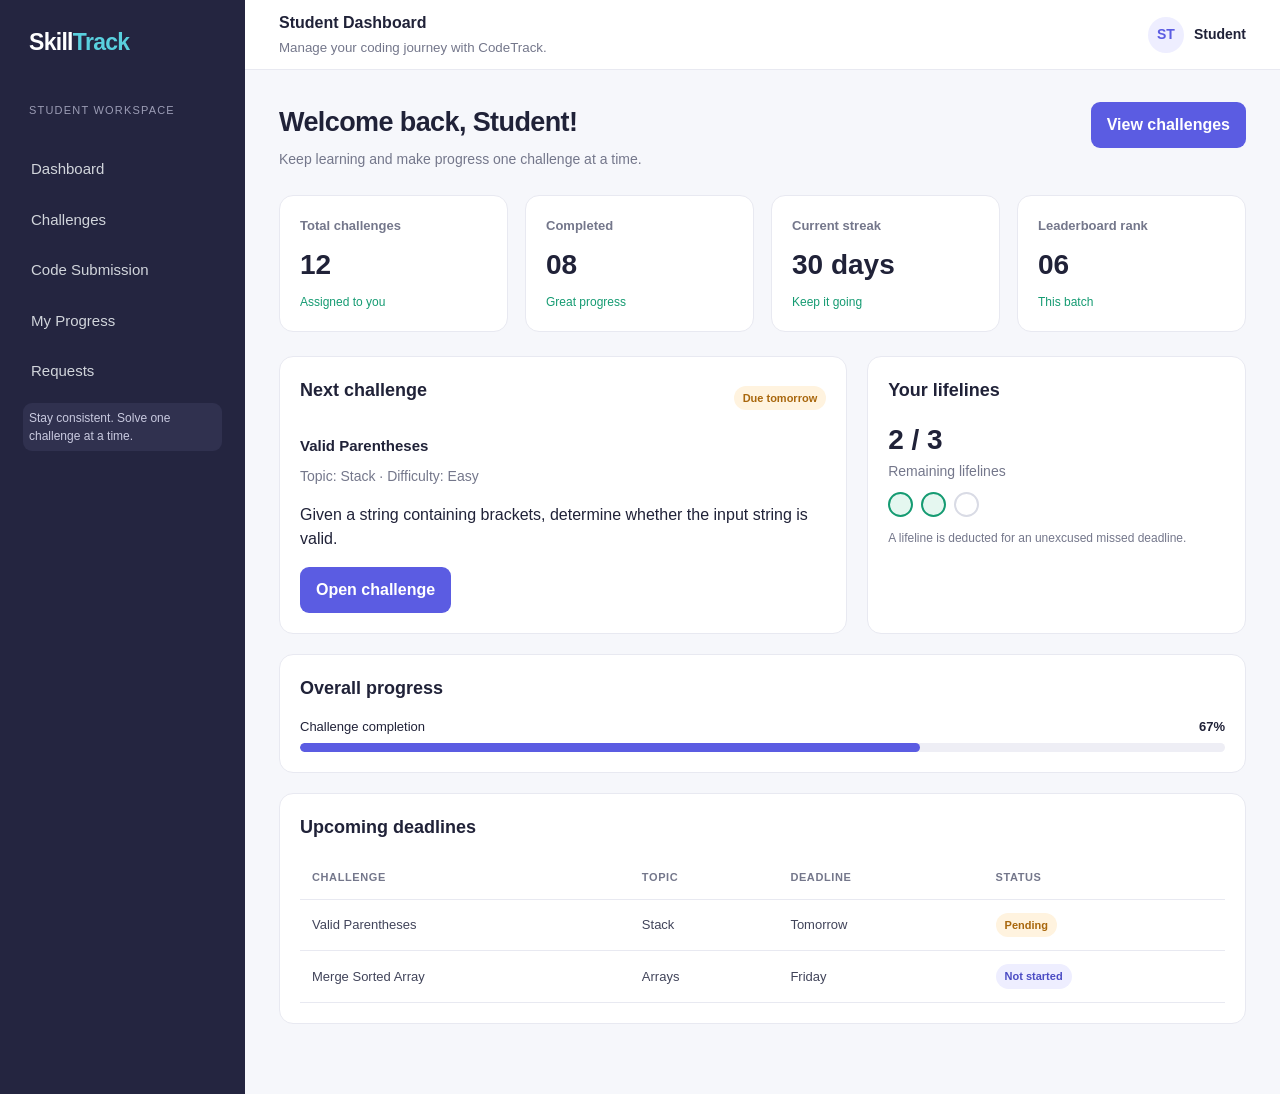
==== student/dashboard.html @ 31b727a3 "Initial commit - SkillTrack project" ====
<!DOCTYPE html>
<html lang="en">

<head>
    <meta charset="UTF-8">
    <meta name="viewport" content="width=device-width, initial-scale=1.0">
    <title>Student Dashboard | SkillTrack</title>
    <link rel="stylesheet" href="../css/style.css">
</head>

<body>
    <div class="app-shell">
        <aside class="sidebar">
            <div class="brand">Skill<span>Track</span></div>

            <div class="side-label">Student workspace</div>

            <nav class="nav-links">
                <h3>Dashboard</h3>
                <h3>Challenges</h3>
                <h3>Code Submission</h3>
                <h3>My Progress</h3>
                <h3>Requests</h3>
            </nav>

            <div class="sidebar-note">
                Stay consistent. Solve one challenge at a time.
            </div>
        </aside>

        <main class="main-area">
            <header class="topbar">
                <div>
                    <strong>Student Dashboard</strong>
                    <br>
                    <small>Manage your coding journey with CodeTrack.</small>
                </div>

                <div class="user-chip">
                    <div class="avatar">ST</div>
                    <span>Student</span>
                </div>
            </header>

            <section class="content">
                <div class="page-heading">
                    <div>
                        <h1>Welcome back, Student!</h1>
                        <p class="subtitle">
                            Keep learning and make progress one challenge at a time.
                        </p>
                    </div>
                    <a class="button" href="challenges.html">
                        View challenges
                    </a>
                </div>
                <div class="stats-grid">
                    <article class="stat-card">
                        <p><b>Total challenges</b></p>
                        <div class="stat-value">12</div>
                        <div class="stat-foot">Assigned to you</div>
                    </article>
                    <article class="stat-card">
                        <p><b>Completed</b></p>
                        <div class="stat-value">08</div>
                        <div class="stat-foot">Great progress</div>
                    </article>
                    <article class="stat-card">
                        <p><b>Current streak</b></p>
                        <div class="stat-value">30 days</div>
                        <div class="stat-foot">Keep it going</div>
                    </article>
                    <article class="stat-card">
                        <p><b>Leaderboard rank</b></p>
                        <div class="stat-value">06</div>
                        <div class="stat-foot">This batch</div>
                    </article>
                </div>
                <div class="content-grid">
                    <section class="panel">
                        <div class="panel-header">
                            <h2>Next challenge</h2>
                            <span class="status warning">Due tomorrow</span>
                        </div>
                        <h3>Valid Parentheses</h3>
                        <p class="subtitle">
                            Topic: Stack · Difficulty: Easy
                        </p>
                        <p>
                            Given a string containing brackets, determine
                            whether the input string is valid.
                        </p>
                        <a class="button" href="challenges.html">
                            Open challenge
                        </a>
                    </section>
                    <section class="panel">
                        <h2>Your lifelines</h2>
                        <div class="stat-value">2 / 3</div>
                        <p class="subtitle">Remaining lifelines</p>
                        <div class="lifelines">
                            <span class="life"></span>
                            <span class="life"></span>
                            <span class="life used"></span>
                        </div>
                        <p class="helper">
                            A lifeline is deducted for an unexcused missed deadline.
                        </p>
                    </section>

                </div>

                <!-- Overall Progress -->
                <section class="panel">
                    <h2>Overall progress</h2>

                    <div class="progress-row">
                        <span>Challenge completion</span>
                        <strong>67%</strong>
                    </div>

                    <div class="progress-track">
                        <div class="progress-fill" style="width: 67%"></div>
                    </div>
                </section>
                <section class="panel">
                    <h2>Upcoming deadlines</h2>
                    <div class="table-wrap">
                        <table>
                            <thead>
                                <tr>
                                    <th>Challenge</th>
                                    <th>Topic</th>
                                    <th>Deadline</th>
                                    <th>Status</th>
                                </tr>
                            </thead>

                            <tbody>
                                <tr>
                                    <td>Valid Parentheses</td>
                                    <td>Stack</td>
                                    <td>Tomorrow</td>
                                    <td>
                                        <span class="status warning">Pending</span>
                                    </td>
                                </tr>

                                <tr>
                                    <td>Merge Sorted Array</td>
                                    <td>Arrays</td>
                                    <td>Friday</td>
                                    <td>
                                        <span class="status info">Not started</span>
                                    </td>
                                </tr>
                            </tbody>
                        </table>
                    </div>
                </section>

            </section>
        </main>
    </div>
</body>

</html>
---- css/style.css ----
:root {
    --primary: #5b5ce2;
    --primary-dark: #4546c8;

    --ink: #202238;
    --muted: #74778b;

    --line: #e8e9f1;
    --surface: #ffffff;
    --background: #f6f7fb;

    --green: #159b72;
    --orange: #d98725;
    --red: #d84d5b;

    --sidebar:  #242540;
}


* {
    box-sizing: border-box;
}

body {
    margin: 0;
    font-family: Arial, Helvetica, sans-serif;
    color: var(--ink);
    background: var(--background);
    line-height: 1.5;
}

a {
    color: var(--ink);
    text-decoration: none;
}

button,
input,
select,
textarea {
    font: inherit;
}


/* Buttons */

button,
.button {
    display: inline-block;
    border: 0;
    border-radius: 9px;
    padding: 11px 16px;
    background: var(--primary);
    color: white;
    cursor: pointer;
    font-weight: 700;
}

button:hover,
.button:hover {
    background: var(--primary-dark);
}

.button.secondary {
    background: #eeeeff;
    color: var(--primary);
}

.button.ghost {
    background: white;
    color: var(--ink);
    border: 1px solid var(--line);
}


/* Headings and Text */

h1 {
    margin: 0 0 6px;
    font-size: 27px;
    letter-spacing: -.6px;
}

h2 {
    margin: 0 0 15px;
    font-size: 18px;
}

h3 {
    margin: 0 0 8px;
    font-size: 15px;
}

.subtitle {
    color: var(--muted);
    margin: 0;
    font-size: 14px;
}

.helper {
    color: var(--muted);
    font-size: 12px;
}


/* Main Layout */

.app-shell {
    min-height: 100vh;
    display: flex;
}

.main-area {
    flex: 1;
    min-width: 0;
}


/* Sidebar */

.sidebar {
    width: 245px;
    background: var(--sidebar);
    color: #fff;
    padding: 25px 17px;
    flex-shrink: 0;
}

.brand {
    font-size: 23px;
    font-weight: 800;
    letter-spacing: -.7px;
    padding: 0 12px 30px;
}

.brand span {
    color: #59d0de;
}

.side-label {
    color: #9c9db5;
    font-size: 11px;
    text-transform: uppercase;
    letter-spacing: 1.2px;
    padding: 12px;
}


/* Sidebar Navigation */

.nav-links {
    display: flex;
    flex-direction: column;
    gap: 8px;
    margin-top: 18px;
}

.nav-links h3 {
    font-size: 15px;
    font-weight: 500;
    color: #d1d5db;
    margin: 0;
    padding: 10px 14px;
    border-radius: 10px;
    cursor: default;
}

.nav-links h3.active {
    background-color: #3b3b60;
    color: #ffffff;
    font-weight: 600;
}


/* Sidebar Note */

.sidebar-note {
    margin: 10px 6px 0;
    padding: 6px;
    border-radius: 9px;
    background: #30314f;
    color: #c9cae0;
    font-size: 12px;
}


/* Top Navigation */

.topbar {
    height: 70px;
    background: white;
    border-bottom: 1px solid var(--line);
    display: flex;
    align-items: center;
    justify-content: space-between;
    padding: 0 34px;
}

.topbar small {
    color: var(--muted);
}

/* User Profile */

.user-chip {
    display: flex;
    align-items: center;
    gap: 10px;
    font-size: 14px;
    font-weight: 700;
}

.avatar {
    width: 36px;
    height: 36px;
    border-radius: 50%;
    display: grid;
    place-items: center;
    background: #eeeeff;
    color: var(--primary);
    font-weight: 800;
}


/* Dashboard Content */

.content {
    max-width: 1250px;
    padding: 32px 34px 50px;
    margin: auto;
}

.page-heading {
    display: flex;
    align-items: flex-start;
    justify-content: space-between;
    gap: 18px;
    margin-bottom: 25px;
}


/* Dashboard Statistics */

.stats-grid {
    display: grid;
    grid-template-columns: repeat(4, minmax(0, 1fr));
    gap: 17px;
    margin-bottom: 24px;
}

.stat-card,
.panel,
.form-card {
    background: var(--surface);
    border: 1px solid var(--line);
    border-radius: 14px;
    padding: 20px;
}

.stat-card p {
    color: var(--muted);
    margin: 0 0 9px;
    font-size: 13px;
}

.stat-value {
    font-size: 28px;
    font-weight: 800;
}

.stat-foot {
    color: var(--green);
    font-size: 12px;
    margin-top: 7px;
}


/* Dashboard Panels */

.content-grid {
    display: grid;
    grid-template-columns: 1.5fr 1fr;
    gap: 20px;
}

.panel {
    margin-bottom: 20px;
}

.panel-header {
    display: flex;
    justify-content: space-between;
    align-items: center;
    gap: 12px;
    margin-bottom: 16px;
}


/* Tables */

.table-wrap {
    overflow-x: auto;
}

table {
    width: 100%;
    border-collapse: collapse;
    min-width: 620px;
}

th,
td {
    text-align: left;
    padding: 13px 12px;
    border-bottom: 1px solid var(--line);
    font-size: 13px;
}

th {
    color: var(--muted);
    font-size: 11px;
    text-transform: uppercase;
    letter-spacing: .6px;
}

td {
    color: #41445a;
}


/* Submission Status */

.status {
    display: inline-block;
    border-radius: 20px;
    padding: 4px 9px;
    font-size: 11px;
    font-weight: 700;
    background: #f0f1f6;
    color: #666a7e;
}

.status.success {
    color: #087b59;
    background: #e4f7f0;
}

.status.warning {
    color: #a9670d;
    background: #fff3df;
}

.status.danger {
    color: #b93645;
    background: #ffeaed;
}

.status.info {
    color: #4b4cc4;
    background: #eeeeff;
}


/* Weekly Progress */

.progress-track {
    height: 9px;
    background: #eeeeF5;
    border-radius: 20px;
    overflow: hidden;
}

.progress-fill {
    height: 100%;
    background: var(--primary);
    border-radius: inherit;
}

.progress-row {
    display: flex;
    justify-content: space-between;
    font-size: 13px;
    margin: 12px 0 7px;
}


/* Recent Activity */

.activity-item {
    display: flex;
    gap: 12px;
    padding: 12px 0;
    border-bottom: 1px solid var(--line);
    font-size: 13px;
}

.activity-dot {
    width: 9px;
    height: 9px;
    background: var(--primary);
    border-radius: 50%;
    margin-top: 5px;
    flex-shrink: 0;
}


/* Login Layout */


/* Login Page */
.login-page {
    min-height: 100vh;
    display: grid;
    grid-template-columns: 1fr 1fr;
    align-items: stretch;
    gap: 0;
    padding: 0;
}

/* Left Side - Introduction */
.login-intro {
    background: linear-gradient(145deg, #1b4f4e, #643dda);
    padding: 70px;
    display: flex;
    flex-direction: column;
    justify-content: center;
    max-width: none;
}

.login-brand {
    font-size: 28px;
    font-weight: 700;
    color: white;
    margin-bottom: 35px;
}

.login-brand span {
    color:  #59d0de;
}

.login-intro h1 {
    font-size: 42px;
    line-height: 1.3;
    color: white;
    margin-bottom: 20px;
}

.login-intro p {
    font-size: 17px;
    line-height: 1.7;
    color: #d1d5db;
}

/* Right Side - Login Form */
.login-form-wrap {
    display: flex;
    justify-content: center;
    align-items: center;
    padding: 40px;
    background: white;
}

.login-card {
    width: 100%;
    max-width: 480px;
    padding: 35px;
    background: var(--surface);
    border: 1px solid var(--line);
    border-radius: 10px;
    box-sizing: border-box;
}

.login-card h2 {
    font-size: 30px;
    color: var(--ink);
    margin: 0 0 10px;
}

.login-card .subtitle {
    color: var(--muted);
    margin-bottom: 30px;
}

/* Form Fields */
.field {
    display: grid;
    grid-template-columns: 110px 1fr;
    align-items: center;
    gap: 12px;
    margin-bottom: 20px;
}

.field label {
    font-size: 15px;
    color: var(--ink);
}

.field input,
.field select {
    width: 100%;
    padding: 12px;
    border: 1px solid var(--line);
    border-radius: 8px;
    font-size: 15px;
    box-sizing: border-box;
}

/* Login Button */
.login-card button {
    width: 100%;
    padding: 14px;
    background: var(--primary);
    color: white;
    border: none;
    border-radius: 10px;
    font-size: 16px;
    font-weight: 600;
    cursor: pointer;
}

.login-card button:hover {
    background: var(--primary-dark);
}

.lifelines { 
    display: flex; 
    gap: 8px; 
    margin-top: 10px; 
}
.life {
     width: 25px; 
     height: 25px; 
     border-radius: 50%; 
     background: #e5f7f0; 
     border: 2px solid #159b72; }
.life.used { 
    background: #fff; 
    border-color: #d9dbe5; 
}

.activity-item { 
    display: flex; 
    gap: 12px; 
    padding: 12px 0; 
    border-bottom: 1px solid var(--line); 
    font-size: 13px; 
}

.activity-dot { 
    width: 9px; 
    height: 9px; 
    background: var(--primary); 
    border-radius: 50%; 
    margin-top: 5px; 
    flex-shrink: 0; 
}

/* Responsive Design */
@media (max-width: 768px) {
    .login-page {
        grid-template-columns: 1fr;
        gap: 35px;
        padding: 35px 20px;
    }

    .login-intro h1 {
        font-size: 32px;
    }

    .login-card {
        max-width: 100%;
        padding: 25px;
    }
}
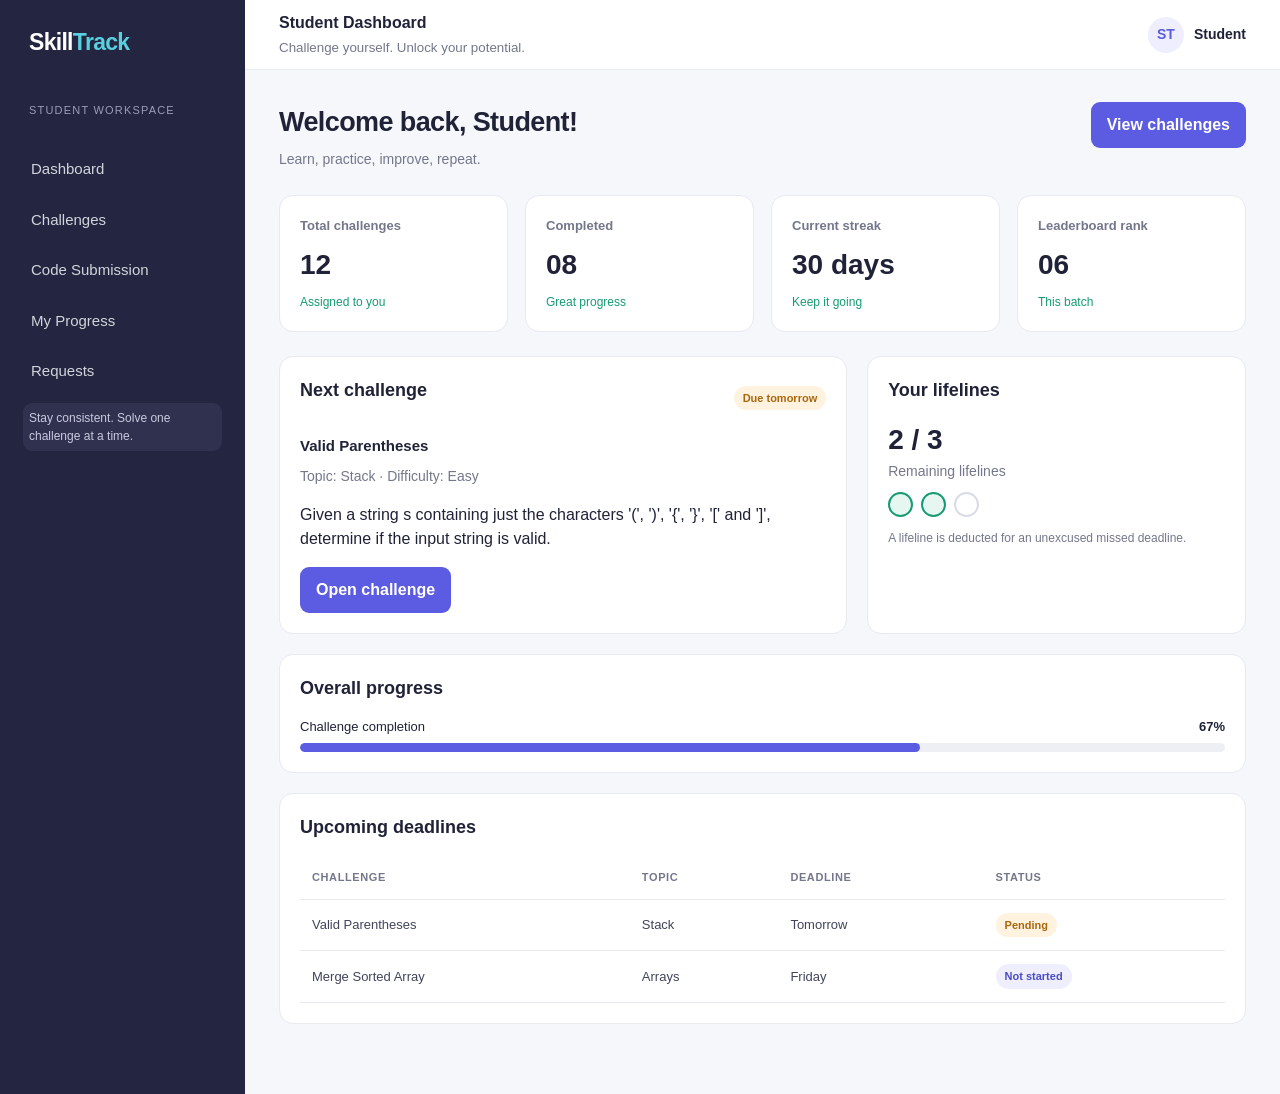
==== commit cb05f764: "updated the UI" ====
--- a/student/dashboard.html
+++ b/student/dashboard.html
@@ -11,7 +11,7 @@
 
 <body>
     <div class="app-shell">
-        <aside class="sidebar">
+        <div class="sidebar">
             <div class="brand">Skill<span>Track</span></div>
 
             <div class="side-label">Student workspace</div>
@@ -27,14 +27,14 @@
             <div class="sidebar-note">
                 Stay consistent. Solve one challenge at a time.
             </div>
-        </aside>
+        </div>
 
         <main class="main-area">
             <header class="topbar">
                 <div>
                     <strong>Student Dashboard</strong>
                     <br>
-                    <small>Manage your coding journey with CodeTrack.</small>
+                    <small>Challenge yourself. Unlock your potential.</small>
                 </div>
 
                 <div class="user-chip">
@@ -48,12 +48,12 @@
                     <div>
                         <h1>Welcome back, Student!</h1>
                         <p class="subtitle">
-                            Keep learning and make progress one challenge at a time.
+                            Learn, practice, improve, repeat.
                         </p>
                     </div>
-                    <a class="button" href="challenges.html">
+                    <button>
                         View challenges
-                    </a>
+                    </button>
                 </div>
                 <div class="stats-grid">
                     <article class="stat-card">
@@ -88,12 +88,11 @@
                             Topic: Stack · Difficulty: Easy
                         </p>
                         <p>
-                            Given a string containing brackets, determine
-                            whether the input string is valid.
+                            Given a string s containing just the characters '(', ')', '{', '}', '[' and ']', determine if the input string is valid.
                         </p>
-                        <a class="button" href="challenges.html">
+                        <button>
                             Open challenge
-                        </a>
+                        </button>
                     </section>
                     <section class="panel">
                         <h2>Your lifelines</h2>
@@ -111,7 +110,6 @@
 
                 </div>
 
-                <!-- Overall Progress -->
                 <section class="panel">
                     <h2>Overall progress</h2>
 
--- a/css/style.css
+++ b/css/style.css
@@ -14,7 +14,7 @@
     --orange: #d98725;
     --red: #d84d5b;
 
-    --sidebar:  #242540;
+    --sidebar: #242540;;
 }
 
 
@@ -39,7 +39,7 @@
 input,
 select,
 textarea {
-    font: inherit;
+    font : inherit;
 }
 
 
@@ -67,13 +67,6 @@
     color: var(--primary);
 }
 
-.button.ghost {
-    background: white;
-    color: var(--ink);
-    border: 1px solid var(--line);
-}
-
-
 /* Headings and Text */
 
 h1 {
@@ -383,7 +376,6 @@
     font-size: 13px;
     margin: 12px 0 7px;
 }
-
 
 /* Recent Activity */
 
